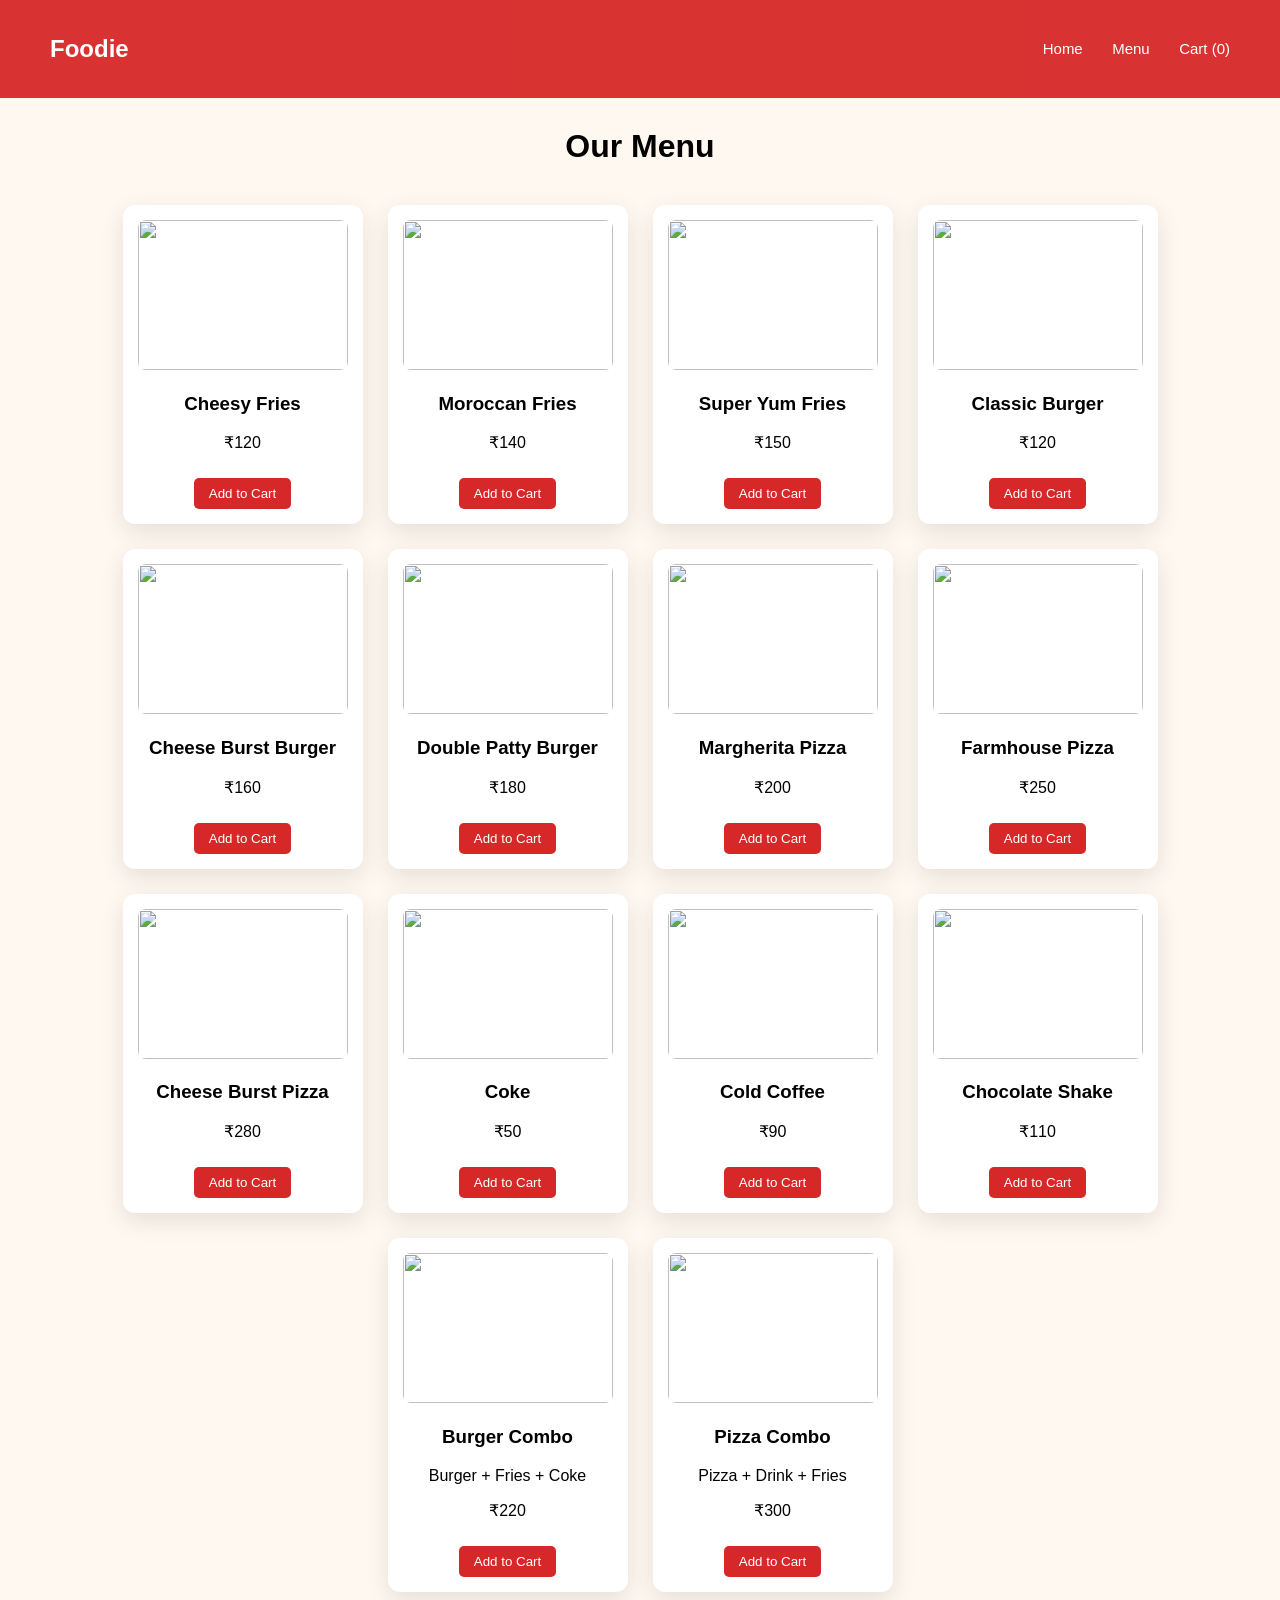
==== menu.html @ 91029813 "Add files via upload" ====
<!DOCTYPE html>
<html>
<head>
    <title>Menu</title>
    <link rel="stylesheet" href="style.css">
</head>

<body>

<nav>
    <h2>Foodie</h2>
    <div class="nav-links">
        <a href="index.html">Home</a>
        <a href="menu.html">Menu</a>
        <a href="cart.html">Cart (<span id="cart-count">0</span>)</a>
    </div>
</nav>

<h1 class="menu-title">Our Menu</h1>



<div class="items">

    <div class="card item fries">
        <img src="photos/cheesyfries.jpg">
        <h3>Cheesy Fries</h3>
        <p>₹120</p>
        <button onclick="addToCart('Cheesy Fries',120)">Add to Cart</button>
    </div>

    <div class="card item fries">
        <img src="photos/MoroccanFries.jpg">
        <h3>Moroccan Fries</h3>
        <p>₹140</p>
        <button onclick="addToCart('Moroccan Fries',140)">Add to Cart</button>
    </div>

    <div class="card item fries">
        <img src="photos/SuperYumFries.jpg">
        <h3>Super Yum Fries</h3>
        <p>₹150</p>
        <button onclick="addToCart('Super Yum Fries',150)">Add to Cart</button>
    </div>

    <div class="card item burger">
        <img src="photos/ClassicBurger.jpg">
        <h3>Classic Burger</h3>
        <p>₹120</p>
        <button onclick="addToCart('Classic Burger',120)">Add to Cart</button>
    </div>

    <div class="card item burger">
        <img src="photos/CheeseBurstBurger.jpg">
        <h3>Cheese Burst Burger</h3>
        <p>₹160</p>
        <button onclick="addToCart('Cheese Burst Burger',160)">Add to Cart</button>
    </div>

    <div class="card item burger">
        <img src="photos/DoublePattyBurger.jpg">
        <h3>Double Patty Burger</h3>
        <p>₹180</p>
        <button onclick="addToCart('Double Patty Burger',180)">Add to Cart</button>
    </div>

    <div class="card item pizza">
        <img src="photos/MargheritaPizza.jpg">
        <h3>Margherita Pizza</h3>
        <p>₹200</p>
        <button onclick="addToCart('Margherita Pizza',200)">Add to Cart</button>
    </div>

    <div class="card item pizza">
        <img src="photos/FarmhousePizza.jpg">
        <h3>Farmhouse Pizza</h3>
        <p>₹250</p>
        <button onclick="addToCart('Farmhouse Pizza',250)">Add to Cart</button>
    </div>

    <div class="card item pizza">
        <img src="photos/CheeseBurstPizza.jpg">
        <h3>Cheese Burst Pizza</h3>
        <p>₹280</p>
        <button onclick="addToCart('Cheese Burst Pizza',280)">Add to Cart</button>
    </div>

    <div class="card item drinks">
        <img src="photos/coke.jpg">
        <h3>Coke</h3>
        <p>₹50</p>
        <button onclick="addToCart('Coke',50)">Add to Cart</button>
    </div>

    <div class="card item drinks">
        <img src="photos/coldcoffee.jpg">
        <h3>Cold Coffee</h3>
        <p>₹90</p>
        <button onclick="addToCart('Cold Coffee',90)">Add to Cart</button>
    </div>

    <div class="card item drinks">
        <img src="photos/ChocolateShake.jpg">
        <h3>Chocolate Shake</h3>
        <p>₹110</p>
        <button onclick="addToCart('Chocolate Shake',110)">Add to Cart</button>
    </div>

    <div class="card item combo">
        <img src="photos/burgercombo.jpg">
        <h3>Burger Combo</h3>
        <p>Burger + Fries + Coke</p>
        <p>₹220</p>
        <button onclick="addToCart('Burger Combo',220)">Add to Cart</button>
    </div>

    <div class="card item combo">
        <img src="photos/pizzacombo.jpg">
        <h3>Pizza Combo</h3>
        <p>Pizza + Drink + Fries</p>
        <p>₹300</p>
        <button onclick="addToCart('Pizza Combo',300)">Add to Cart</button>
    </div>

</div>

<script src="script.js"></script>

</body>
</html>
---- style.css ----
* {
    box-sizing: border-box;
}

body {
    margin: 0;
    font-family: 'Segoe UI', Arial, sans-serif;
    background-color: #fff8f0;
}


nav {
    display: flex;
    justify-content: space-between;
    align-items: center;
    padding: 15px 50px;
    background: rgba(214, 40, 40, 0.95);
    color: white;
    position: sticky;
    top: 0;
}

.nav-links a {
    color: white;
    margin-left: 25px;
    text-decoration: none;
    font-size: 15px;
}

.nav-links a:hover {
    color: #ffd166;
}


h1, h2 {
    text-align: center;
}

.menu-title {
    margin-top: 30px;
    margin-bottom: 20px;
}


.hero {
    height: 90vh;
    background: url("photos/hero.jpg") center/cover no-repeat;
    position: relative;
    display: flex;
    align-items: center;
    justify-content: center;
}

.hero::before {
    content: "";
    position: absolute;
    width: 100%;
    height: 100%;
    background: rgba(0,0,0,0.6);
}

.hero-content {
    position: relative;
    text-align: center;
    color: white;
    max-width: 600px;
}

.hero h1 {
    font-size: 50px;
}

.hero button {
    padding: 12px 25px;
    background: #ffd166;
    border: none;
    cursor: pointer;
    border-radius: 6px;
}

.hero button:hover {
    background: #ffb703;
}


section {
    padding: 60px 20px;
}


.items {
    display: flex;
    justify-content: center;
    flex-wrap: wrap;
    gap: 25px;
    padding: 20px;
}

.card {
    width: 240px;
    background: white;
    padding: 15px;
    border-radius: 12px;
    box-shadow: 0 8px 25px rgba(0,0,0,0.1);
    text-align: center;
    transition: 0.3s;
}

.card:hover {
    transform: translateY(-6px);
    box-shadow: 0 12px 30px rgba(0,0,0,0.2);
}

.card img {
    width: 100%;
    height: 150px;
    object-fit: cover;
    border-radius: 8px;
}


button {
    padding: 8px 15px;
    margin-top: 10px;
    background: #d62828;
    color: white;
    border: none;
    cursor: pointer;
    border-radius: 5px;
}

button:hover {
    background: #b71c1c;
}


#cart-container {
    max-width: 700px;
    margin: auto;
    padding: 20px;
}

#cart-container div {
    background: white;
    margin: 10px 0;
    padding: 15px;
    border-radius: 8px;
    box-shadow: 0 4px 12px rgba(0,0,0,0.1);
}


.checkout-box {
    width: 320px;
    margin: 40px auto;
    background: white;
    padding: 25px;
    border-radius: 10px;
    box-shadow: 0 8px 25px rgba(0,0,0,0.1);
    text-align: center;
}

.checkout-box input,
.checkout-box textarea {
    width: 100%;
    padding: 10px;
    margin: 10px 0;
}

.checkout-box button {
    width: 100%;
    padding: 12px;
    font-weight: bold;
}


footer {
    text-align: center;
    padding: 20px;
    background-color: #d62828;
    color: white;
    margin-top: 40px;
}
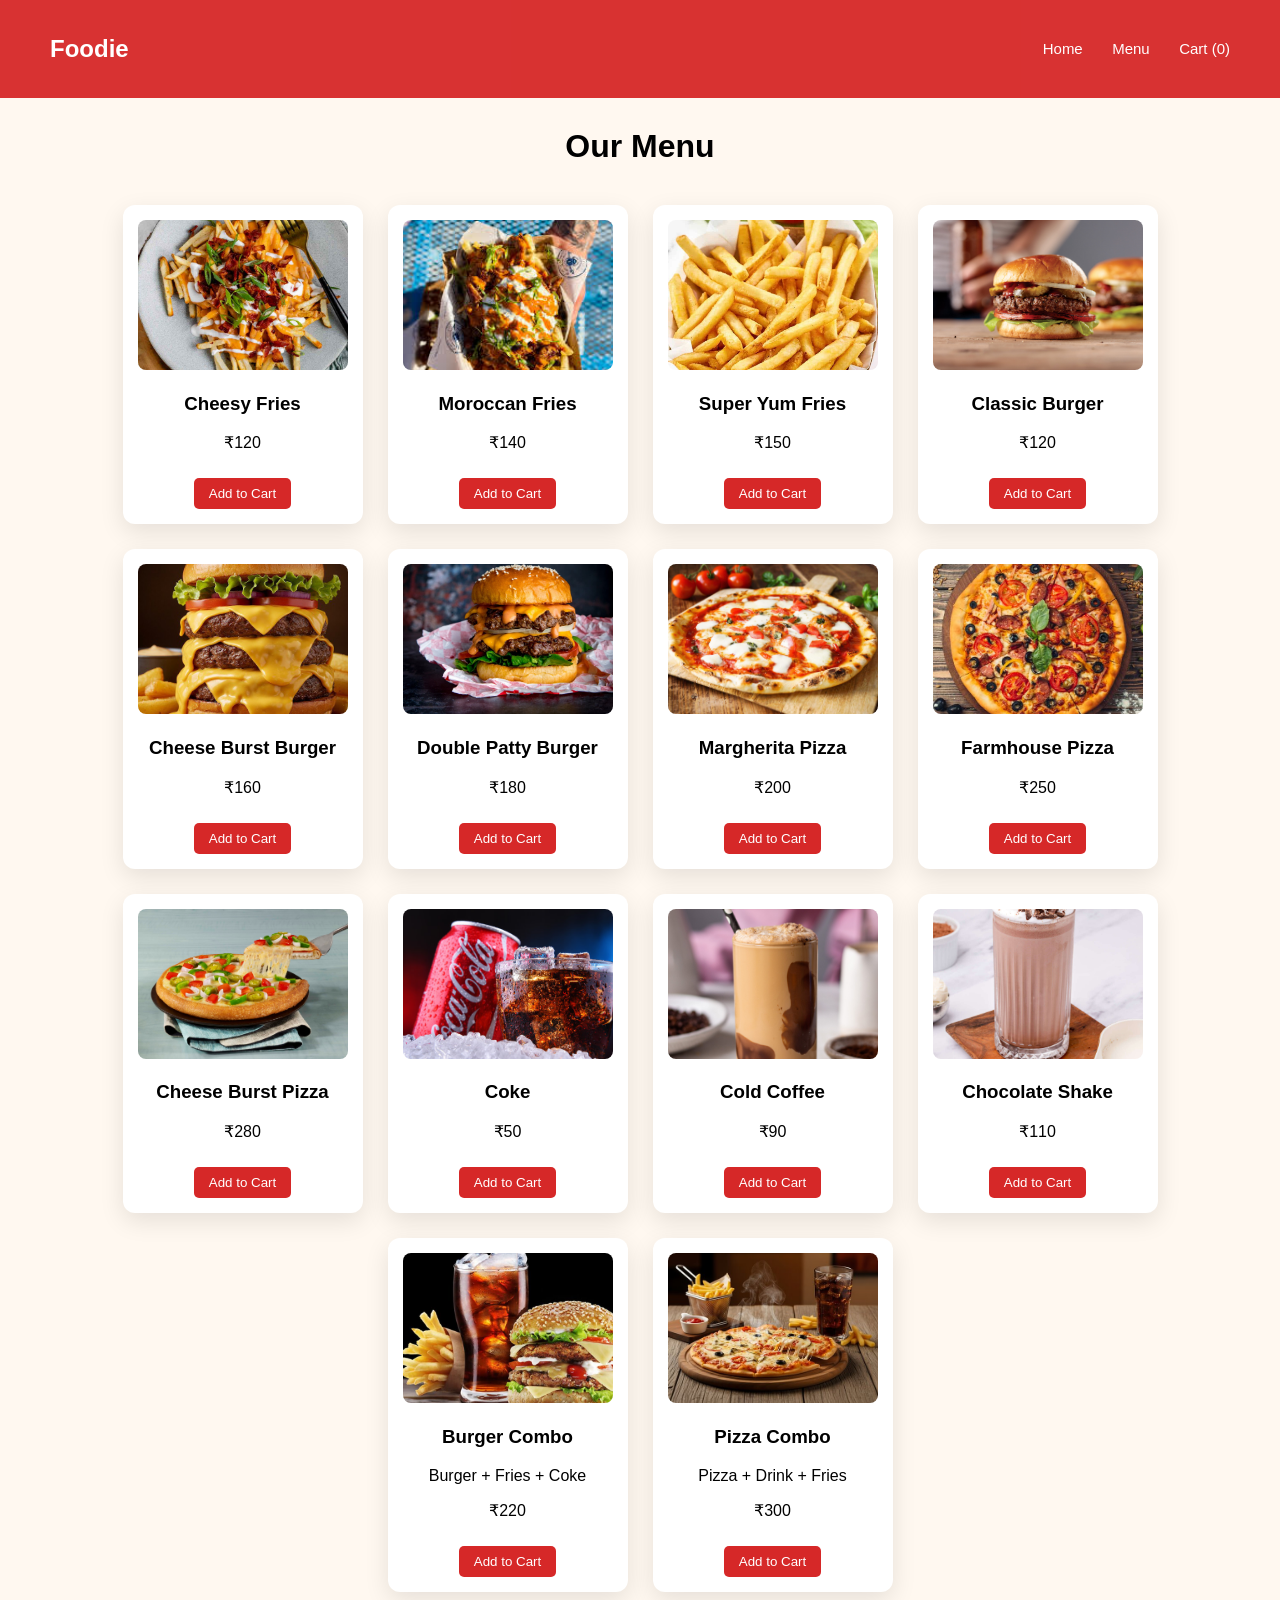
==== commit cfa468ce: "Update menu.html" ====
--- a/menu.html
+++ b/menu.html
@@ -23,91 +23,91 @@
 <div class="items">
 
     <div class="card item fries">
-        <img src="photos/cheesyfries.jpg">
+        <img src="cheesyfries.jpg">
         <h3>Cheesy Fries</h3>
         <p>₹120</p>
         <button onclick="addToCart('Cheesy Fries',120)">Add to Cart</button>
     </div>
 
     <div class="card item fries">
-        <img src="photos/MoroccanFries.jpg">
+        <img src="MoroccanFries.jpg">
         <h3>Moroccan Fries</h3>
         <p>₹140</p>
         <button onclick="addToCart('Moroccan Fries',140)">Add to Cart</button>
     </div>
 
     <div class="card item fries">
-        <img src="photos/SuperYumFries.jpg">
+        <img src="SuperYumFries.jpg">
         <h3>Super Yum Fries</h3>
         <p>₹150</p>
         <button onclick="addToCart('Super Yum Fries',150)">Add to Cart</button>
     </div>
 
     <div class="card item burger">
-        <img src="photos/ClassicBurger.jpg">
+        <img src="ClassicBurger.jpg">
         <h3>Classic Burger</h3>
         <p>₹120</p>
         <button onclick="addToCart('Classic Burger',120)">Add to Cart</button>
     </div>
 
     <div class="card item burger">
-        <img src="photos/CheeseBurstBurger.jpg">
+        <img src="CheeseBurstBurger.jpg">
         <h3>Cheese Burst Burger</h3>
         <p>₹160</p>
         <button onclick="addToCart('Cheese Burst Burger',160)">Add to Cart</button>
     </div>
 
     <div class="card item burger">
-        <img src="photos/DoublePattyBurger.jpg">
+        <img src="DoublePattyBurger.jpg">
         <h3>Double Patty Burger</h3>
         <p>₹180</p>
         <button onclick="addToCart('Double Patty Burger',180)">Add to Cart</button>
     </div>
 
     <div class="card item pizza">
-        <img src="photos/MargheritaPizza.jpg">
+        <img src="MargheritaPizza.jpg">
         <h3>Margherita Pizza</h3>
         <p>₹200</p>
         <button onclick="addToCart('Margherita Pizza',200)">Add to Cart</button>
     </div>
 
     <div class="card item pizza">
-        <img src="photos/FarmhousePizza.jpg">
+        <img src="FarmhousePizza.jpg">
         <h3>Farmhouse Pizza</h3>
         <p>₹250</p>
         <button onclick="addToCart('Farmhouse Pizza',250)">Add to Cart</button>
     </div>
 
     <div class="card item pizza">
-        <img src="photos/CheeseBurstPizza.jpg">
+        <img src="CheeseBurstPizza.jpg">
         <h3>Cheese Burst Pizza</h3>
         <p>₹280</p>
         <button onclick="addToCart('Cheese Burst Pizza',280)">Add to Cart</button>
     </div>
 
     <div class="card item drinks">
-        <img src="photos/coke.jpg">
+        <img src="coke.jpg">
         <h3>Coke</h3>
         <p>₹50</p>
         <button onclick="addToCart('Coke',50)">Add to Cart</button>
     </div>
 
     <div class="card item drinks">
-        <img src="photos/coldcoffee.jpg">
+        <img src="coldcoffee.jpg">
         <h3>Cold Coffee</h3>
         <p>₹90</p>
         <button onclick="addToCart('Cold Coffee',90)">Add to Cart</button>
     </div>
 
     <div class="card item drinks">
-        <img src="photos/ChocolateShake.jpg">
+        <img src="ChocolateShake.jpg">
         <h3>Chocolate Shake</h3>
         <p>₹110</p>
         <button onclick="addToCart('Chocolate Shake',110)">Add to Cart</button>
     </div>
 
     <div class="card item combo">
-        <img src="photos/burgercombo.jpg">
+        <img src="burgercombo.jpg">
         <h3>Burger Combo</h3>
         <p>Burger + Fries + Coke</p>
         <p>₹220</p>
@@ -115,7 +115,7 @@
     </div>
 
     <div class="card item combo">
-        <img src="photos/pizzacombo.jpg">
+        <img src="pizzacombo.jpg">
         <h3>Pizza Combo</h3>
         <p>Pizza + Drink + Fries</p>
         <p>₹300</p>
@@ -127,4 +127,4 @@
 <script src="script.js"></script>
 
 </body>
-</html>+</html>
--- a/style.css
+++ b/style.css
@@ -44,7 +44,7 @@
 
 .hero {
     height: 90vh;
-    background: url("photos/hero.jpg") center/cover no-repeat;
+    background: url("hero.jpg") center/cover no-repeat;
     position: relative;
     display: flex;
     align-items: center;
@@ -179,4 +179,4 @@
     background-color: #d62828;
     color: white;
     margin-top: 40px;
-}+}
